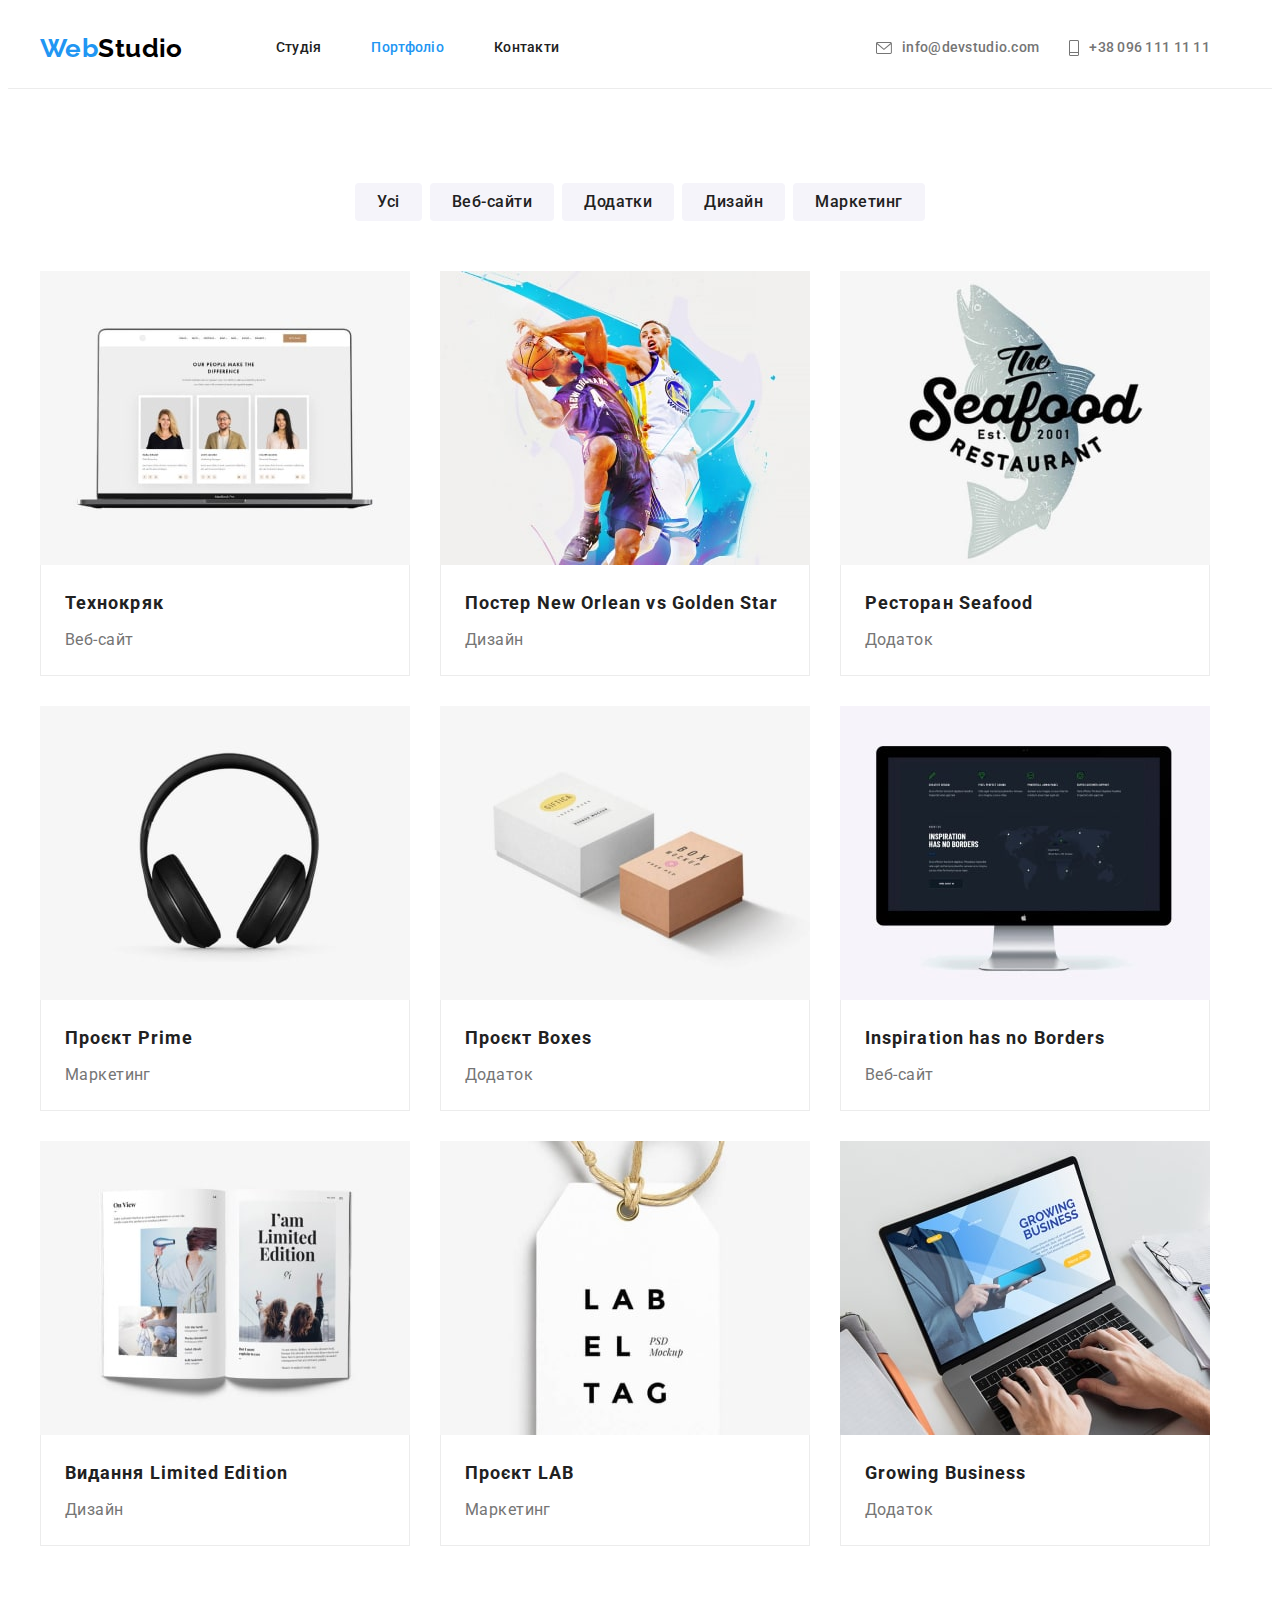
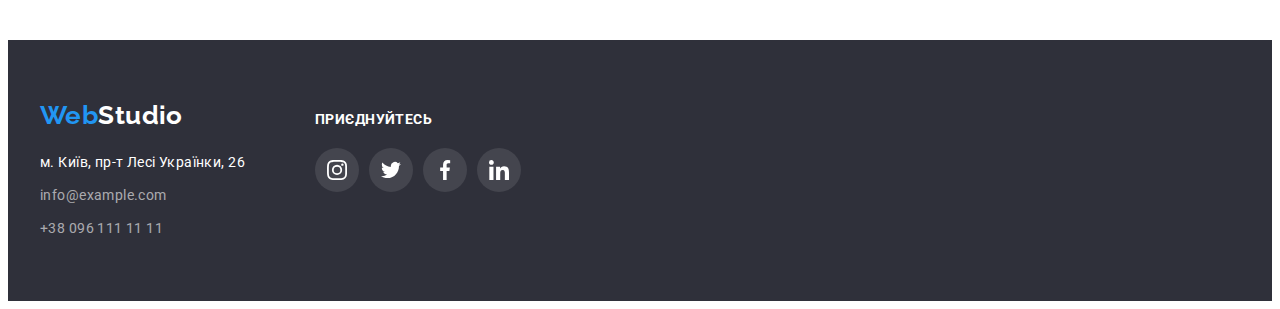
==== portfolio.html @ 327510e9 "goit-markup-hw-05" ====
<!DOCTYPE html>
<html lang="uk">
  <head>
    <meta charset="UTF-8" />
    <meta http-equiv="X-UA-Compatible" content="IE=edge" />
    <meta name="viewport" content="width=device-width, initial-scale=1.0" />
    <title>WebStudio&#128293;</title>

    <link rel="preconnect" href="https://fonts.googleapis.com" />
    <link rel="preconnect" href="https://fonts.gstatic.com" crossorigin />
    <link
      href="https://fonts.googleapis.com/css2?family=Raleway:wght@700&family=Roboto:wght@400;500;700;900&display=swap"
      rel="stylesheet"
    />
    <link
      rel="stylesheet"
      href="https://cdnjs.cloudflare.com/ajax/libs/modern-normalize/1.1.0/modern-normalize.min.css"
      integrity="sha512-wpPYUAdjBVSE4KJnH1VR1HeZfpl1ub8YT/NKx4PuQ5NmX2tKuGu6U/JRp5y+Y8XG2tV+wKQpNHVUX03MfMFn9Q=="
      crossorigin="anonymous"
      referrerpolicy="no-referrer"
    />

    <link rel="stylesheet" href="./css/styles.css" />
  </head>
  <body>
    <header class="header">
      <div class="container header-container">
        <nav class="nav-container">
          <a href="./index.html" lang="en" class="logo"
            >Web<span class="logo-part">Studio</span></a
          >

          <ul class="site-nav list">
            <li class="site-nav-item">
              <a href="./index.html" class="nav-link">Студія</a>
            </li>
            <li class="site-nav-item">
              <a href="./portfolio.html" class="nav-link current-page"
                >Портфоліо</a
              >
            </li>
            <li class="site-nav-item">
              <a href="#" class="nav-link">Контакти</a>
            </li>
          </ul>
        </nav>

        <ul class="header-contact list">
          <li class="site-nav-link">
            <a href="mailto:info@devstudio.com" lang="en" class="address-item">
              <svg class="icon" width="16" height="12">
                <use href="./img/icons.svg#icon-mail"></use>
              </svg>
              info@devstudio.com</a
            >
          </li>
          <li class="site-nav-link">
            <a href="tel:+380961111111" class="address-item">
              <svg class="icon" width="10" height="16">
                <use href="./img/icons.svg#icon-phone"></use>
              </svg>
              +38 096 111 11 11</a
            >
          </li>
        </ul>
      </div>
    </header>

    <main>
      <section class="section-portfolio section">
        <div class="container">
          <h1 class="visually-hidden">Портфоліо</h1>

          <ul class="portfolio-nav list">
            <li><button type="button" class="portfolio-btn">Усі</button></li>
            <li>
              <button type="button" class="portfolio-btn">Веб-сайти</button>
            </li>
            <li>
              <button type="button" class="portfolio-btn">Додатки</button>
            </li>
            <li><button type="button" class="portfolio-btn">Дизайн</button></li>
            <li>
              <button type="button" class="portfolio-btn">Маркетинг</button>
            </li>
          </ul>

          <ul class="portfolio list">
            <li class="portfolio-item">
              <a class="underline portfolio-link" href="#">
                <img
                  src="./img/project-img-1.jpg"
                  alt="карточки с командой"
                  width="370"
                  height="294"
                />
                <div class="portfolio-descr">
                  <h2 class="portfolio-title">Технокряк</h2>
                  <p class="portfolio-type">Веб-сайт</p>
                </div>
              </a>
            </li>
            <li class="portfolio-item">
              <a class="underline portfolio-link" href="#">
                <img
                  src="./img/project-img-2.jpg"
                  alt="два баскетболіста"
                  width="370"
                  height="294"
                />
                <div class="portfolio-descr">
                  <h2 class="portfolio-title">
                    Постер <span lang="en">New Orlean vs Golden Star</span>
                  </h2>
                  <p class="portfolio-type">Дизайн</p>
                </div>
              </a>
            </li>
            <li class="portfolio-item">
              <a class="underline portfolio-link" href="#">
                <img
                  src="./img/project-img-3.jpg"
                  alt="логотип ресторану"
                  width="370"
                  height="294"
                />
                <div class="portfolio-descr">
                  <h2 class="portfolio-title">
                    Ресторан <span lang="en">Seafood</span>
                  </h2>
                  <p class="portfolio-type">Додаток</p>
                </div>
              </a>
            </li>
            <li class="portfolio-item">
              <a class="underline portfolio-link" href="#">
                <img
                  src="./img/project-img-4.jpg"
                  alt="навушники"
                  width="370"
                  height="294"
                />
                <div class="portfolio-descr">
                  <h2 class="portfolio-title">
                    Проєкт <span lang="en">Prime</span>
                  </h2>
                  <p class="portfolio-type">Маркетинг</p>
                </div>
              </a>
            </li>
            <li class="portfolio-item">
              <a class="underline portfolio-link" href="#">
                <img
                  src="./img/project-img-5.jpg"
                  alt="коробки"
                  width="370"
                  height="294"
                />
                <div class="portfolio-descr">
                  <h2 class="portfolio-title">
                    Проєкт <span lang="en">Boxes</span>
                  </h2>
                  <p class="portfolio-type">Додаток</p>
                </div>
              </a>
            </li>
            <li class="portfolio-item">
              <a class="underline portfolio-link" href="#">
                <img
                  src="./img/project-img-6.jpg"
                  alt="комп'ютер"
                  width="370"
                  height="294"
                />
                <div class="portfolio-descr">
                  <h2 class="portfolio-title" lang="en">
                    Inspiration has no Borders
                  </h2>
                  <p class="portfolio-type">Веб-сайт</p>
                </div>
              </a>
            </li>
            <li class="portfolio-item">
              <a class="underline portfolio-link" href="#">
                <img
                  src="./img/project-img-7.jpg"
                  alt="книга"
                  width="370"
                  height="294"
                />
                <div class="portfolio-descr">
                  <h2 class="portfolio-title">
                    Видання <span lang="en">Limited Edition</span>
                  </h2>
                  <p class="portfolio-type">Дизайн</p>
                </div>
              </a>
            </li>
            <li class="portfolio-item">
              <a class="underline portfolio-link" href="#">
                <img
                  src="./img/project-img-8.jpg"
                  alt="бірка"
                  width="370"
                  height="294"
                />
                <div class="portfolio-descr">
                  <h2 class="portfolio-title">
                    Проєкт <span lang="en">LAB</span>
                  </h2>
                  <p class="portfolio-type">Маркетинг</p>
                </div>
              </a>
            </li>
            <li class="portfolio-item">
              <a class="underline portfolio-link" href="#">
                <img
                  src="./img/project-img-9.jpg"
                  alt="людина набирає текст на ноутбуці"
                  width="370"
                  height="294"
                />
                <div class="portfolio-descr">
                  <h2 class="portfolio-title" lang="en">Growing Business</h2>
                  <p class="portfolio-type">Додаток</p>
                </div>
              </a>
            </li>
          </ul>
        </div>
      </section>
    </main>

    <footer class="basement">
      <div class="container footer-position">
        <div class="footer-section">
          <a href="./index.html" lang="en" class="footer-logo"
            >Web<span class="logo-part">Studio</span></a
          >

          <address class="contacts">
            <ul class="footer-contacts list">
              <li class="adress-item-footer">
                <a
                  href="https://www.google.com/maps/d/embed?mid=10uSM3H-mIU3GznYo2szRIEphczw&hl=en_US&ehbc=2E312F"
                  target="_blank"
                  rel="noreferrer noopener"
                  class="address-item-map"
                  >м. Київ, пр-т Лесі Українки, 26</a
                >
              </li>
              <li class="adress-item-footer">
                <a
                  href="mailto:info@example.com"
                  lang="en"
                  class="address-item-bottom"
                  >info@example.com</a
                >
              </li>
              <li class="adress-item-footer">
                <a href="tel:+380961111111" class="address-item-bottom"
                  >+38 096 111 11 11</a
                >
              </li>
            </ul>
          </address>
        </div>
        <div class="footer-soc-sidebar">
          <p class="footer-title uppercase">приєднуйтесь</p>
          <ul class="team-soc-list footer-soc-list list">
            <li class="team-soc-item">
              <a
                class="team-soc-link footer-soc-link"
                href="#"
                rel="noreferrer noopener nofollow"
                target="_blank"
              >
                <svg class="team-soc-icon" width="20" height="20">
                  <use href="./img/icons.svg#icon-instagram"></use>
                </svg>
              </a>
            </li>
            <li class="team-soc-item">
              <a
                class="team-soc-link footer-soc-link"
                href="#"
                rel="noreferrer noopener nofollow"
                target="_blank"
              >
                <svg class="team-soc-icon" width="20" height="20">
                  <use href="./img/icons.svg#icon-twitter"></use>
                </svg>
              </a>
            </li>
            <li class="team-soc-item">
              <a
                class="team-soc-link footer-soc-link"
                href="#"
                rel="noreferrer noopener nofollow"
                target="_blank"
              >
                <svg class="team-soc-icon" width="20" height="20">
                  <use href="./img/icons.svg#icon-facebook"></use>
                </svg>
              </a>
            </li>
            <li class="team-soc-item">
              <a
                class="team-soc-link footer-soc-link"
                href="#"
                rel="noreferrer noopener nofollow"
                target="_blank"
              >
                <svg class="team-soc-icon" width="20" height="20">
                  <use href="./img/icons.svg#icon-linkedin"></use>
                </svg>
              </a>
            </li>
          </ul>
        </div>
      </div>
    </footer>
  </body>
</html>
---- css/styles.css ----
/* Common styles */
:root {
    --accent-color: #2196f3;

    --hover-background-color: #188ce8;
    /* bg hover for hero button */

    --secondary-color: #212121;
    /* text titles */

    --primary-color: #757575;
    /* text */

    --border-color: #ececec;
    /* border */

    --no-accent-color: #AFB1B8;

    --white-color: #ffffff;

    --black-color: #000000;

    --secondary-background-color: #f5f4fa;
    /* bg some buttons */

    --address-primary-color: rgba(255, 255, 255, 0.6);

    --primary-background-color: #2f303a;
    /* bg footer and hero */
}

p,
h1,
h2,
h3,
h4,
h5,
h6 {
    margin: 0;
}

ul,
ol {
    margin: 0;
    padding-left: 0;
}

button {
    cursor: pointer;
}

address {
    font-style: normal;
    margin-top: 20px;

}

img {
    display: block;
    max-width: 100%;
    height: auto;
}

.visually-hidden {
    position: absolute;
    width: 1px;
    height: 1px;
    margin: -1px;
    border: 0;
    padding: 0;

    white-space: nowrap;
    clip-path: inset(100%);
    clip: rect(0 0 0 0);
    overflow: hidden;
}

.underline {
    text-decoration: none;
}

.uppercase {
    text-transform: uppercase;
}

.list {
    list-style: none;
}

body {
    font-family: 'Roboto', sans-serif;
    font-size: 14px;
    letter-spacing: 0.03em;
    background-color: var(--white-color);
    color: var(--primary-color);
}

.container {
    width: 1200px;
    padding-left: 15px;
    padding-right: 15px;
    margin-left: auto;
    margin-right: auto;
    /* outline: 2px solid red; */
}

.section {
    padding-top: 94px;
    padding-bottom: 94px;
}

/* -------------------HEADER------------------- */

.site-nav {
    display: flex;
    margin-left: auto;
}

.site-nav-item:not(.site-nav-item:last-child) {
    margin-right: 50px;
}

.header-container {
    display: flex;
    align-items: center;
}

.header .nav-container {
    display: flex;
    align-items: center;
}

.header {
    border-bottom: 1px solid var(--border-color);
}

.logo {
    margin-right: 93px;

    font-family: 'Raleway';
    font-weight: 700;
    font-size: 26px;
    line-height: 1.19;
    color: var(--accent-color);
    text-decoration: none;
}

.header-container .logo-part {
    color: var(--black-color);
}

.nav-link {
    display: block;
    padding-top: 32px;
    padding-bottom: 32px;

    font-weight: 500;
    line-height: 1.14;
    letter-spacing: 0.02em;
    color: var(--secondary-color);
    text-decoration: none;
}

.nav-link:hover,
.nav-link:focus {
    color: var(--accent-color);
}

.current-page {
    color: var(--accent-color);
}

.current-page:hover,
.current-page:focus {
    color: var(--hover-background-color);
}

.header-contact {
    display: flex;
    margin-left: auto;
}

.address-item .icon {
    margin-right: 10px;
    fill: currentColor;
}

.address-item {
    margin-right: 50px;

    font-weight: 500;
    font-size: 14px;
    line-height: 1.14;
    letter-spacing: 0.02em;
    color: var(--primary-color);
    text-decoration: none;

    display: flex;
    align-items: center;
}


.address-item:last-child {
    margin-right: 30px;
}

.address-item:hover,
.address-item:focus {
    color: var(--accent-color);
}

/*-----------------------HERO!-------------------*/

.hero {
    background-color: var(--primary-background-color);
    padding-top: 200px;
    padding-bottom: 200px;
    margin-left: auto;
    margin-right: auto;
    max-width: 1600px;
    height: 600px;
    background-image: linear-gradient(rgba(47, 48, 58, 0.4),
            rgba(47, 48, 58, 0.4)),
        url(../img/hero-bg.jpg);
    background-repeat: no-repeat;
    background-position: center;
    background-size: cover;

    /* outline: 2px solid red; */
}

.hero-title {
    margin-bottom: 30px;


    font-weight: 900;
    font-size: 44px;
    line-height: 1.36;
    letter-spacing: 0.06em;
    text-align: center;
    color: var(--white-color);
}

/*------------------------BUTTON-------------------------*/

.hero-button {
    display: block;
    margin: 0 auto;
    padding: 10px 32px;

    font-family: 'Roboto';
    font-weight: 700;
    font-size: 16px;
    line-height: 1.88;
    letter-spacing: 0.06em;
    background-color: var(--accent-color);
    color: var(--white-color);
    border: none;
    border-radius: 4px;
    text-align: center;
}

.portfolio-btn {
    padding: 6px 22px;

    font-family: 'Roboto';
    font-weight: 500;
    color: var(--secondary-color);
    font-size: 16px;
    line-height: 1.62;
    letter-spacing: 0.03em;
    background-color: var(--secondary-background-color);
    border: none;
    border-radius: 4px;
}

.portfolio-btn:hover,
.portfolio-btn:focus {
    color: var(--white-color);
    background-color: var(--accent-color);
    box-shadow: 0px 3px 1px rgba(0, 0, 0, 0.1), 0px 1px 2px rgba(0, 0, 0, 0.08), 0px 2px 2px rgba(0, 0, 0, 0.12);
}

.hero-button:hover,
.hero-button:focus {
    background-color: var(--hover-background-color);

}

/* --------------------CONTENT----------------- */

.benefits-item {
    display: flex;
    margin: 0;
    padding-left: 0;
    gap: 30px;
}

.benefits-list .befits-icon {
    height: 120px;
    width: 270px;
    background: var(--secondary-background-color);
    border-radius: 4px;
    display: flex;
    align-items: center;
    justify-content: center;
    margin-bottom: 30px;
}

.benefits-title {
    margin-top: 0;
    margin-bottom: 10px;

    font-weight: 700;
    font-size: 14px;
    line-height: 1.14;
    color: var(--secondary-color);
}

.benefits-secondary-text {
    margin-bottom: 0;
    margin-top: 0;
    line-height: 1.7;
}

.section-title {
    margin-bottom: 50px;

    font-weight: 700;
    font-size: 36px;
    line-height: 1.16;
    text-align: center;
    color: var(--secondary-color);
}

.section-galery {
    padding-top: 0;
}

.galery {
    display: flex;
    justify-content: space-between;
    gap: 30px;
}

.section-command {
    background-color: var(--secondary-background-color);
}

.team-img {
    display: flex;
    gap: 30px;
}

.team-cards {
    padding-top: 30px;
    padding-bottom: 30px;
}

.card {
    width: 270px;
    background: var(--white-color);
    box-shadow: 0px 1px 3px rgba(0, 0, 0, 0.12), 0px 1px 1px rgba(0, 0, 0, 0.14), 0px 2px 1px rgba(0, 0, 0, 0.2);
    border-radius: 0px 0px 4px 4px;
}

.card-title {
    margin-bottom: 10px;

    font-weight: 500;
    font-size: 16px;
    line-height: 1.19;
    text-align: center;
    color: var(--secondary-color);
}

.card-item {
    font-size: 16px;
    line-height: 1.19;
    text-align: center;
    color: var(--primary-color);
    margin-bottom: 16px;
}

.team-soc-list {
    display: flex;
    justify-content: center;
    gap: 10px;
}

.team-soc-item {
    width: 44px;
    height: 44px;
}

.team-soc-link {
    width: 100%;
    height: 100%;
    border-radius: 50%;
    display: flex;
    align-items: center;
    justify-content: center;
    fill: var(--no-accent-color);
}

.team-soc-link:hover,
.team-soc-link:focus {
    background-color: var(--accent-color);
    fill: var(--white-color);
}

.client-list {
    display: flex;
    gap: 30px;
}

.client-item {
    width: calc((100% - 150px) / 6);
    height: 92px;
}

.client-link {
    width: 100%;
    height: 100%;
    border: 1px solid var(--no-accent-color);
    border-radius: 4px;
    display: flex;
    align-items: center;
    justify-content: center;
    fill: var(--no-accent-color);
}

.client-link:hover,
.client-link:focus {
    fill: var(--accent-color);
    border: 1px solid var(--accent-color);
}


/*----------------------FOOTER-------------------------*/

.footer-position {
    display: flex;
    align-items: baseline;
}

.footer-section {
    margin-right: 70px;
}

.footer-title {
    font-weight: 700;
    line-height: 1.14;
    color: var(--white-color);
    margin-bottom: 20px;
}


.footer-logo {
    font-family: 'Raleway';
    font-weight: 700;
    font-size: 26px;
    line-height: 1.19;
    color: var(--accent-color);
    text-decoration: none;
}

.basement .logo-part {
    color: var(--white-color);
}

.basement {
    padding-top: 60px;
    padding-bottom: 60px;

    background-color: var(--primary-background-color);
}

.adress-item-footer:not(.adress-item-footer:last-child) {
    margin-bottom: 9px;
}

.footer-soc-link {
    background: rgba(255, 255, 255, 0.1);
    fill: var(--white-color);
}

.contacts .address-item-bottom {
    font-size: 14px;
    line-height: 1.71;
    letter-spacing: 0.03em;
    text-decoration: none;
    color: var(--address-primary-color);
}

.contacts .address-item-map {
    font-size: 14px;
    line-height: 1.71;
    letter-spacing: 0.03em;
    text-decoration: none;
    color: var(--white-color);
}

.address-item-bottom:hover,
.address-item-bottom:focus {
    color: var(--accent-color);
}

.address-item-map:hover,
.address-item-map:focus {
    color: var(--accent-color);
}



/*--------------------PORTFOLIO-------------------- */

.portfolio-nav {
    display: flex;
    justify-content: center;
    margin-bottom: 50px;
    gap: 8px;
}

.portfolio-item {
    width: 370px;
    background-color: var(--white-color);
}

.portfolio-title {
    margin-bottom: 4px;


    font-weight: 700;
    font-size: 18px;
    line-height: 2;
    letter-spacing: 0.06em;
    color: var(--secondary-color);
}

.portfolio-type {
    margin-top: 0;

    font-size: 16px;
    line-height: 1.88;
    color: var(--primary-color);
}

.portfolio {
    display: flex;
    flex-wrap: wrap;
    gap: 30px;
}

.portfolio-descr {
    padding: 20px 24px;
    border-right: 1px solid var(--border-color);
    border-left: 1px solid var(--border-color);
    border-bottom: 1px solid var(--border-color);
}

.portfolio-link {
    display: block;
}

.portfolio-link:hover,
.portfolio-link:focus {
    box-shadow: 0px 1px 1px rgba(0, 0, 0, 0.12), 0px 4px 4px rgba(0, 0, 0, 0.06), 1px 4px 6px rgba(0, 0, 0, 0.16);
}
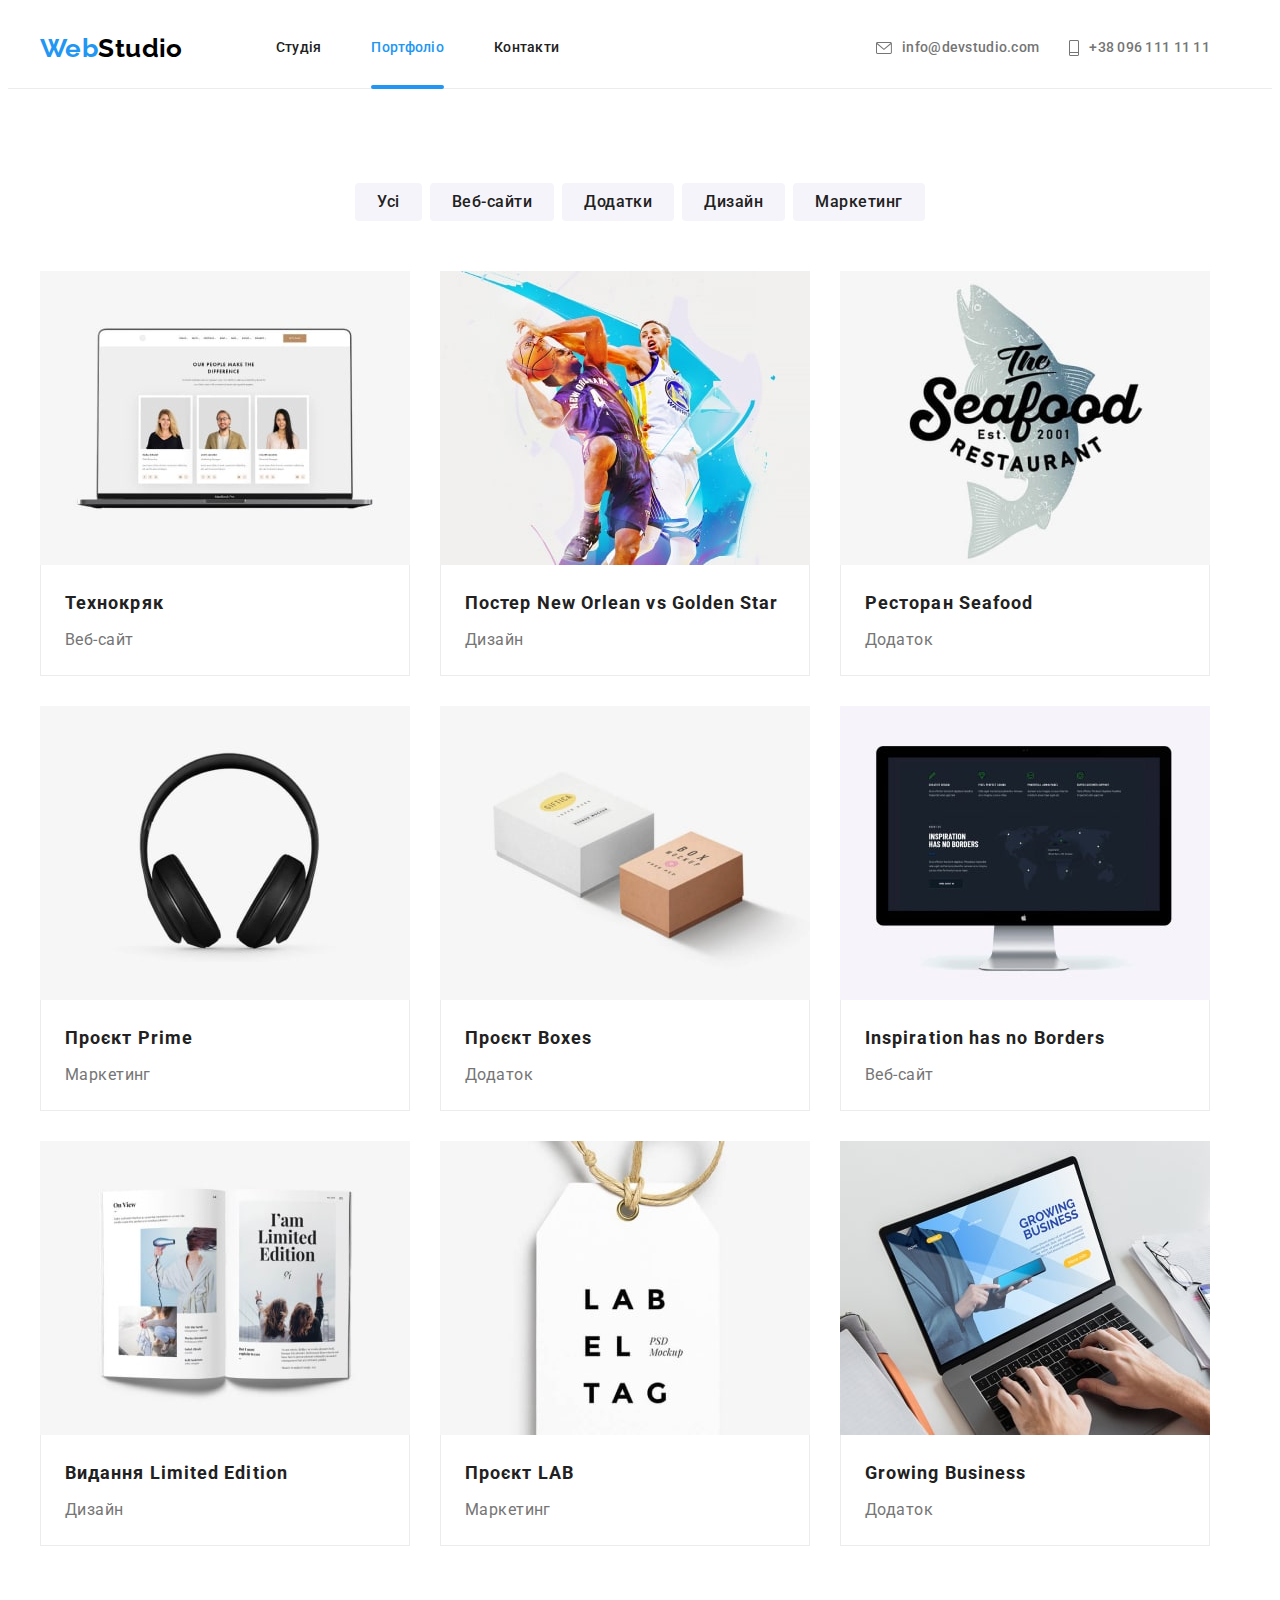
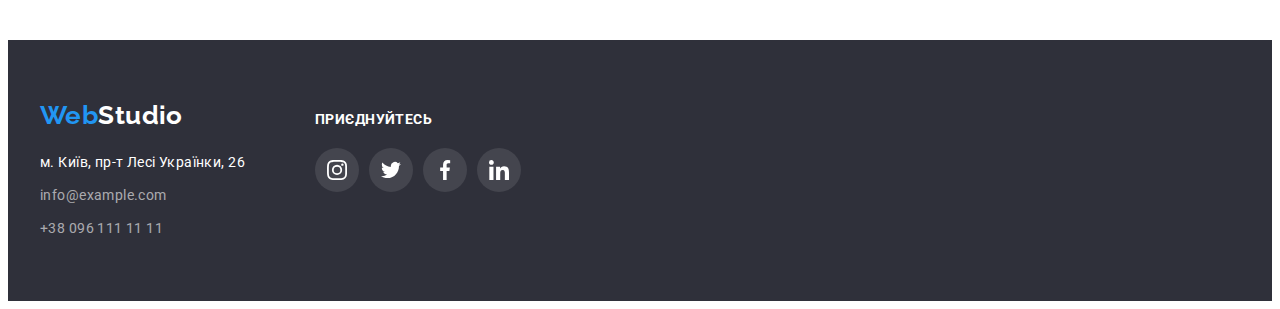
==== commit 15cbb929: "ДЗ сторінка index.html" ====
--- a/portfolio.html
+++ b/portfolio.html
@@ -88,12 +88,19 @@
           <ul class="portfolio list">
             <li class="portfolio-item">
               <a class="underline portfolio-link" href="#">
-                <img
-                  src="./img/project-img-1.jpg"
-                  alt="карточки с командой"
-                  width="370"
-                  height="294"
-                />
+                <div class="portfolio-top-wrap">
+                  <img
+                    src="./img/project-img-1.jpg"
+                    alt="карточки с командой"
+                    width="370"
+                    height="294"
+                  />
+                  <p class="portfolio-top-text">
+                    Ресурс пропонує комплексні пропозиції з різним рівнем
+                    функціоналу та сервісів. Все це дозволить відвідувачу
+                    отримати вичерпні відомості про компанію чи приватну особу.
+                  </p>
+                </div>
                 <div class="portfolio-descr">
                   <h2 class="portfolio-title">Технокряк</h2>
                   <p class="portfolio-type">Веб-сайт</p>
@@ -102,12 +109,19 @@
             </li>
             <li class="portfolio-item">
               <a class="underline portfolio-link" href="#">
-                <img
-                  src="./img/project-img-2.jpg"
-                  alt="два баскетболіста"
-                  width="370"
-                  height="294"
-                />
+                <div class="portfolio-top-wrap">
+                  <img
+                    src="./img/project-img-2.jpg"
+                    alt="два баскетболіста"
+                    width="370"
+                    height="294"
+                  />
+                  <p class="portfolio-top-text">
+                    Ресурс пропонує комплексні пропозиції з різним рівнем
+                    функціоналу та сервісів. Все це дозволить відвідувачу
+                    отримати вичерпні відомості про компанію чи приватну особу.
+                  </p>
+                </div>
                 <div class="portfolio-descr">
                   <h2 class="portfolio-title">
                     Постер <span lang="en">New Orlean vs Golden Star</span>
@@ -118,12 +132,19 @@
             </li>
             <li class="portfolio-item">
               <a class="underline portfolio-link" href="#">
-                <img
-                  src="./img/project-img-3.jpg"
-                  alt="логотип ресторану"
-                  width="370"
-                  height="294"
-                />
+                <div class="portfolio-top-wrap">
+                  <img
+                    src="./img/project-img-3.jpg"
+                    alt="логотип ресторану"
+                    width="370"
+                    height="294"
+                  />
+                  <p class="portfolio-top-text">
+                    Ресурс пропонує комплексні пропозиції з різним рівнем
+                    функціоналу та сервісів. Все це дозволить відвідувачу
+                    отримати вичерпні відомості про компанію чи приватну особу.
+                  </p>
+                </div>
                 <div class="portfolio-descr">
                   <h2 class="portfolio-title">
                     Ресторан <span lang="en">Seafood</span>
@@ -134,12 +155,19 @@
             </li>
             <li class="portfolio-item">
               <a class="underline portfolio-link" href="#">
-                <img
-                  src="./img/project-img-4.jpg"
-                  alt="навушники"
-                  width="370"
-                  height="294"
-                />
+                <div class="portfolio-top-wrap">
+                  <img
+                    src="./img/project-img-4.jpg"
+                    alt="навушники"
+                    width="370"
+                    height="294"
+                  />
+                  <p class="portfolio-top-text">
+                    Ресурс пропонує комплексні пропозиції з різним рівнем
+                    функціоналу та сервісів. Все це дозволить відвідувачу
+                    отримати вичерпні відомості про компанію чи приватну особу.
+                  </p>
+                </div>
                 <div class="portfolio-descr">
                   <h2 class="portfolio-title">
                     Проєкт <span lang="en">Prime</span>
@@ -150,12 +178,19 @@
             </li>
             <li class="portfolio-item">
               <a class="underline portfolio-link" href="#">
-                <img
-                  src="./img/project-img-5.jpg"
-                  alt="коробки"
-                  width="370"
-                  height="294"
-                />
+                <div class="portfolio-top-wrap">
+                  <img
+                    src="./img/project-img-5.jpg"
+                    alt="коробки"
+                    width="370"
+                    height="294"
+                  />
+                  <p class="portfolio-top-text">
+                    Ресурс пропонує комплексні пропозиції з різним рівнем
+                    функціоналу та сервісів. Все це дозволить відвідувачу
+                    отримати вичерпні відомості про компанію чи приватну особу.
+                  </p>
+                </div>
                 <div class="portfolio-descr">
                   <h2 class="portfolio-title">
                     Проєкт <span lang="en">Boxes</span>
@@ -166,12 +201,19 @@
             </li>
             <li class="portfolio-item">
               <a class="underline portfolio-link" href="#">
-                <img
-                  src="./img/project-img-6.jpg"
-                  alt="комп'ютер"
-                  width="370"
-                  height="294"
-                />
+                <div class="portfolio-top-wrap">
+                  <img
+                    src="./img/project-img-6.jpg"
+                    alt="комп'ютер"
+                    width="370"
+                    height="294"
+                  />
+                  <p class="portfolio-top-text">
+                    Ресурс пропонує комплексні пропозиції з різним рівнем
+                    функціоналу та сервісів. Все це дозволить відвідувачу
+                    отримати вичерпні відомості про компанію чи приватну особу.
+                  </p>
+                </div>
                 <div class="portfolio-descr">
                   <h2 class="portfolio-title" lang="en">
                     Inspiration has no Borders
@@ -182,12 +224,19 @@
             </li>
             <li class="portfolio-item">
               <a class="underline portfolio-link" href="#">
-                <img
-                  src="./img/project-img-7.jpg"
-                  alt="книга"
-                  width="370"
-                  height="294"
-                />
+                <div class="portfolio-top-wrap">
+                  <img
+                    src="./img/project-img-7.jpg"
+                    alt="книга"
+                    width="370"
+                    height="294"
+                  />
+                  <p class="portfolio-top-text">
+                    Ресурс пропонує комплексні пропозиції з різним рівнем
+                    функціоналу та сервісів. Все це дозволить відвідувачу
+                    отримати вичерпні відомості про компанію чи приватну особу.
+                  </p>
+                </div>
                 <div class="portfolio-descr">
                   <h2 class="portfolio-title">
                     Видання <span lang="en">Limited Edition</span>
@@ -198,12 +247,19 @@
             </li>
             <li class="portfolio-item">
               <a class="underline portfolio-link" href="#">
-                <img
-                  src="./img/project-img-8.jpg"
-                  alt="бірка"
-                  width="370"
-                  height="294"
-                />
+                <div class="portfolio-top-wrap">
+                  <img
+                    src="./img/project-img-8.jpg"
+                    alt="бірка"
+                    width="370"
+                    height="294"
+                  />
+                  <p class="portfolio-top-text">
+                    Ресурс пропонує комплексні пропозиції з різним рівнем
+                    функціоналу та сервісів. Все це дозволить відвідувачу
+                    отримати вичерпні відомості про компанію чи приватну особу.
+                  </p>
+                </div>
                 <div class="portfolio-descr">
                   <h2 class="portfolio-title">
                     Проєкт <span lang="en">LAB</span>
@@ -214,12 +270,19 @@
             </li>
             <li class="portfolio-item">
               <a class="underline portfolio-link" href="#">
-                <img
-                  src="./img/project-img-9.jpg"
-                  alt="людина набирає текст на ноутбуці"
-                  width="370"
-                  height="294"
-                />
+                <div class="portfolio-top-wrap">
+                  <img
+                    src="./img/project-img-9.jpg"
+                    alt="людина набирає текст на ноутбуці"
+                    width="370"
+                    height="294"
+                  />
+                  <p class="portfolio-top-text">
+                    Ресурс пропонує комплексні пропозиції з різним рівнем
+                    функціоналу та сервісів. Все це дозволить відвідувачу
+                    отримати вичерпні відомості про компанію чи приватну особу.
+                  </p>
+                </div>
                 <div class="portfolio-descr">
                   <h2 class="portfolio-title" lang="en">Growing Business</h2>
                   <p class="portfolio-type">Додаток</p>
--- a/css/styles.css
+++ b/css/styles.css
@@ -159,6 +159,8 @@
     letter-spacing: 0.02em;
     color: var(--secondary-color);
     text-decoration: none;
+    position: relative;
+    transition: color 250ms cubic-bezier(0.4, 0, 0.2, 1);
 }
 
 .nav-link:hover,
@@ -170,9 +172,15 @@
     color: var(--accent-color);
 }
 
-.current-page:hover,
-.current-page:focus {
-    color: var(--hover-background-color);
+.current-page::after {
+    content: "";
+    width: 100%;
+    height: 4px;
+    background-color: var(--accent-color);
+    border-radius: 2px;
+    position: absolute;
+    bottom: -1px;
+    left: 0;
 }
 
 .header-contact {
@@ -194,6 +202,7 @@
     letter-spacing: 0.02em;
     color: var(--primary-color);
     text-decoration: none;
+    transition: color 250ms cubic-bezier(0.4, 0, 0.2, 1);
 
     display: flex;
     align-items: center;
@@ -258,6 +267,7 @@
     border: none;
     border-radius: 4px;
     text-align: center;
+    transition: background-color 250ms cubic-bezier(0.4, 0, 0.2, 1);
 }
 
 .portfolio-btn {
@@ -343,6 +353,29 @@
     gap: 30px;
 }
 
+.galery-top-wrap {
+    position: relative;
+}
+
+.galery-top-text {
+    position: absolute;
+    display: flex;
+    font-weight: 700;
+    font-size: 14px;
+    line-height: 1.14;
+    text-align: center;
+    letter-spacing: 0.03em;
+    text-transform: uppercase;
+    bottom: 0;
+    justify-content: center;
+    align-items: center;
+    width: 100%;
+    height: 70px;
+
+    background: rgba(47, 48, 58, 0.8);
+    color: var(--white-color);
+}
+
 .section-command {
     background-color: var(--secondary-background-color);
 }
@@ -401,6 +434,8 @@
     align-items: center;
     justify-content: center;
     fill: var(--no-accent-color);
+    transition: fill 250ms cubic-bezier(0.4, 0, 0.2, 1),
+        background-color 250ms cubic-bezier(0.4, 0, 0.2, 1);
 }
 
 .team-soc-link:hover,
@@ -428,6 +463,9 @@
     align-items: center;
     justify-content: center;
     fill: var(--no-accent-color);
+    transition: fill 250ms cubic-bezier(0.4, 0, 0.2, 1),
+        border 250ms cubic-bezier(0.4, 0, 0.2, 1);
+
 }
 
 .client-link:hover,
@@ -491,6 +529,7 @@
     letter-spacing: 0.03em;
     text-decoration: none;
     color: var(--address-primary-color);
+    transition: color 250ms cubic-bezier(0.4, 0, 0.2, 1);
 }
 
 .contacts .address-item-map {
@@ -499,6 +538,7 @@
     letter-spacing: 0.03em;
     text-decoration: none;
     color: var(--white-color);
+    transition: color 250ms cubic-bezier(0.4, 0, 0.2, 1);
 }
 
 .address-item-bottom:hover,
@@ -525,6 +565,23 @@
 .portfolio-item {
     width: 370px;
     background-color: var(--white-color);
+}
+
+.portfolio-top-wrap {
+    position: relative;
+    overflow: hidden;
+}
+
+.portfolio-top-text {
+    position: absolute;
+    top: 0;
+    font-size: 18px;
+    line-height: 1.56;
+    padding: 64px 24px;
+    background: rgba(33, 150, 243, 0.9);
+    color: #FFFFFF;
+    transform: translateY(100%);
+    transition: transform 250ms cubic-bezier(0.4, 0, 0.2, 1);
 }
 
 .portfolio-title {
@@ -566,4 +623,10 @@
 .portfolio-link:hover,
 .portfolio-link:focus {
     box-shadow: 0px 1px 1px rgba(0, 0, 0, 0.12), 0px 4px 4px rgba(0, 0, 0, 0.06), 1px 4px 6px rgba(0, 0, 0, 0.16);
+
+}
+
+.portfolio-link:hover .portfolio-top-text,
+.portfolio-link:focus .portfolio-top-text {
+    transform: translateY(0);
 }